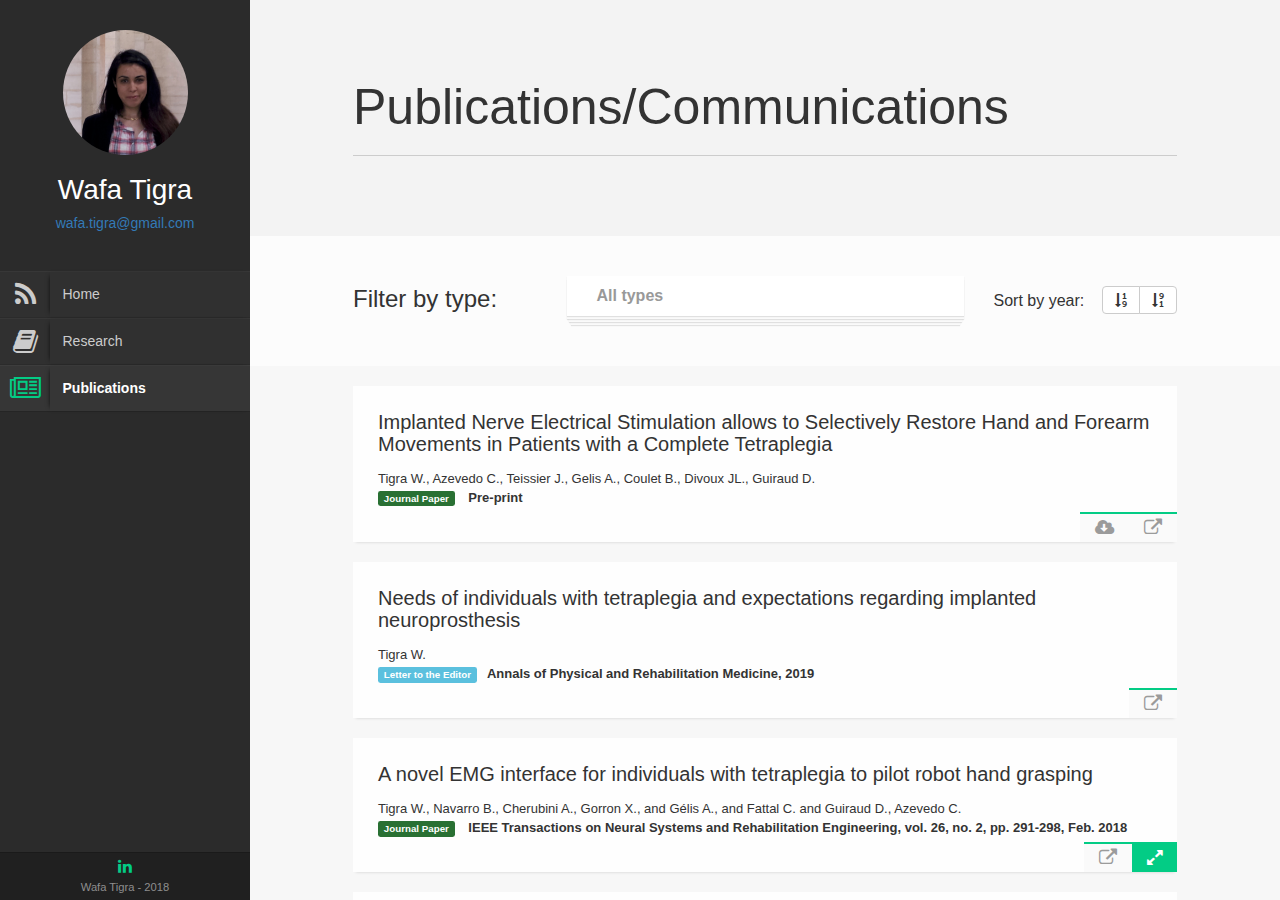
==== publication.html @ 4b300742 "Add files via upload" ====
<<!DOCTYPE html>
<html lang="fr">
    <head>
        <title>vCard Wafa TIGRA</title>
        <meta http-equiv="Content-Type" content="text/html; charset=UTF-8">
        <meta name="author" content="Wafa TIGRA">
        <meta name="viewport" content="width=device-width, initial-scale=1, maximum-scale=1">
        <meta name="description" content="Page professionnelle de Wafa Tigra" />
        <meta name="keywords" content="" />

        <link rel="stylesheet" href="https://cdnjs.cloudflare.com/ajax/libs/font-awesome/4.7.0/css/font-awesome.min.css">

        <!--CSS styles-->
        <link rel="stylesheet" href="css/bootstrap.css">
        <link rel="stylesheet" href="css/font-awesome.min.css">
        <link rel="stylesheet" href="css/perfect-scrollbar-0.4.5.min.css">
        <link rel="stylesheet" href="css/magnific-popup.css">
        <link rel="stylesheet" href="css/style.css">
        <link id="theme-style" rel="stylesheet" href="css/styles/default.css">
        <!--/CSS styles-->
    </head>

    <body>
        <div id="wrapper">
            <a href="#sidebar" class="mobilemenu"><i class="fa fa-reorder"></i></a>
            <div id="sidebar">
                <div id="sidebar-wrapper">
                    <div id="sidebar-inner">
                        <!-- Profile/logo section-->
                        <div id="profile" class="clearfix">
                            <div class="portrate hidden-xs"></div>
                            <div class="title">
                                <h2>Wafa Tigra</h2>
                                <h5><a href="mailto:wafa.tigra@gmail.com">wafa.tigra@gmail.com</a></h5>
                            </div>
                        </div>
                        <!-- /Profile/logo section-->

                        <!-- Main navigation-->
                        <div id="main-nav">
                            <ul id="navigation">
                                <li>
                                  <a href="index.html">
                                    <i class="fa fa-rss"></i>
                                    <div class="text">Home</div>
                                  </a>
                                </li>

                                <li> 
                                  <a href="recherche.html">
                                    <i class="fa fa-book"></i>
                                    <div class="text">Research</div>
                                  </a>
                                </li>

                                <li class="currentmenu">
                                  <a href="publication.html">
                                    <i class="fa fa-newspaper-o"></i>
                                    <div class="text">Publications</div>
                                  </a>
                                </li>
                            </ul>
                        </div>
                        <!-- /Main navigation-->
                        <!-- Sidebar footer -->
                        <div id="sidebar-footer">
                            <div class="social-icons">
                                <ul>
                             <li><a href="https://se.linkedin.com/in/wafa-tigra-phd-50759887" class="tooltips" target="_blank"> <i class="fa fa-linkedin"></i></a></li>
                                </ul>
                            </div>
                          
                                                    

                            <div id="copyright">Wafa Tigra - 2018</div>

                        </div>
                        <!-- /Sidebar footer -->
                    </div>
                </div>
            </div>

            <div id="main">

                <div id="publications" class="page">
                    <div class="page-container">
                        <div class="pageheader">
                            <div class="headercontent">
                                <div class="section-container">

                                    <h2 class="title">Publications/Communications</h2>
                                    <div class="row">
                                        <div class="col-md-12">
                                            <p></p>
                                        </div>
                                    </div>

                                </div>
                            </div>
                        </div>

                        <div class="pagecontents">

                            <div class="section color-1" id="filters">
                                <div class="section-container">
                                    <div class="row">

                                        <div class="col-md-3">
                                            <h3>Filter by type:</h3>
                                        </div>
                                        <div class="col-md-6">
                                            <select id="cd-dropdown" name="cd-dropdown" class="cd-select">
                                                <option class="filter" value="all" selected>All types</option>
                                                <option class="filter" value="jpaper">Jounal Papers</option>
                                                <!--<option class="filter" value="progressjpaper">Journal Papers in progress</option> -->
                                                <option class="filter" value="thesis">Thesis</option>
                                                <option class="filter" value="internconference">International conferences</option>
                                                <option class="filter" value="natconference">National symposiums</option>
                                                <option class="filter" value="poster">Letter to the Editor</option>
                                                <!-- <option class="filter" value="report">Reports</option>
                                                <option class="filter" value="tpaper">Technical Papers</option> -->
                                            </select>
                                        </div>

                                        <div class="col-md-3" id="sort">
                                            <span>Sort by year:</span>
                                            <div class="btn-group pull-right">
												<button type="button" data-sort="data-year" data-order="desc" class="sort btn btn-default"><i class="fa fa-sort-numeric-asc"></i></button>
                                                <button type="button" data-sort="data-year" data-order="asc" class="sort btn btn-default"><i class="fa fa-sort-numeric-desc"></i></button>

                                            </div>
                                        </div>
                                    </div>
                                </div>
                            </div>

                            <div class="section color-2" id="pub-grid">
                                <div class="section-container">

                                    <div class="row">
                                        <div class="col-md-12">
                                            <div class="pitems">
                                                
                                                
                                               
                                                
                                                <div class="item mix jpaper" data-year="2019">
                                                  <div class="pubmain">
                                                    <div class="pubassets">
                                                     <a href="http://biorxiv.org/cgi/content/short/534362v1" class="tooltips" title="URL" target="_blank">
                                                        <i class="fa fa-external-link"></i>
                                                      </a>
                                                      <a href="./data/publications/main.pdf" class="tooltips" title="Implanted Nerve Electrical Stimulation allows to Selectively Restore Hand and Forearm Movements in Patients with a Complete Tetraplegia" target="_blank">
                                                          <i class="fa fa-cloud-download"></i>
                                                      </a>
                                                    </div>

                                                    <h4 class="pubtitle"> Implanted Nerve Electrical Stimulation allows to Selectively Restore Hand and Forearm Movements in Patients with a Complete Tetraplegia</h4>
                                                    <div class="pubauthor">Tigra W., Azevedo C., Teissier J., Gelis A., Coulet B., Divoux JL., Guiraud D.</div>
                                                    <div class="pubcite"><span class="label label-successprogress">Journal Paper</span> <b>Pre-print</b></div>

                                                  <div class="pubdetails">
                                                    <h4>Abstract</h4>
                                                    <p><b>Background</b>: Functional Electrical Stimulation (FES) is used for decades in rehabilitation centers. For patients with a spinal cord injury (SCI), FES can prevent muscular atrophy, reduce spasticity and/or restore limb movements. To this last aim, FES external devices can be used, but elicit imprecise movements. FES implanted devices used neuromuscular stimulation and required implantation of one electrode for each site (muscle) to stimulate, an heavy surgical procedure and 10 times more electrical charges than nerve stimulation. Moreover, complications related to the numerous implanted components could appear over time. The purpose of this work is to evaluate whether a multicontact nerve cuff electrode can selectively activate forearm and hand muscles and restore functional movements in patient with a complete tetraplegia.</br> <b>Methods</b>: A 12-contacts cuff electrode was designed to selectively activate, without damage it, multi fascicular peripheral nerve (1). Six subjects with at least one extensor or one flexor muscle stimulable by surface electrical stimulation, have been enrolled into the study. During the surgical procedure, radial or median nerve was stimulated through up to 35 different configurations of stimulation at an intensity up to 2.1 mA (25 Hz, pulse width 250 µs, interpulse 100 µs). Surface electrodes were positioned upon the forearm to record compound muscle action potentials elicited by nerve electrical stimulation. Recruitments curves and videos were recorded. </br> <b>Results</b>: The multicontact cuff electrode was able to selectively activate groups of muscles to produce multiple, independent and functional hand and forearm movements in persons with tetraplegia. A surface electrical stimulation did not allow all those movements.</p>
                                                  </div>
                                                </div>
                                             </div>
                                                
                                                 <div class="item mix poster" data-year="2019">
                                                  <div class="pubmain">
                                                    <div class="pubassets">
                                                      <a href="https://doi.org/10.1016/j.rehab.2019.01.004" class="tooltips" title="URL" target="_blank">
                                                              <i class="fa fa-external-link"></i>
                                                            </a>

                                                    </div>

                                                    <h4 class="pubtitle">Needs of individuals with tetraplegia and expectations regarding implanted neuroprosthesis</h4>
                                                    <div class="pubauthor">Tigra W.</div>
                                                    <div class="pubcite"><span class="label label-info">Letter to the Editor</span><b>Annals of Physical and Rehabilitation Medicine, 2019</b></div>
                                                  <div class="pubdetails">
                                                    <p></p>
                                                  </div>
                                                </div>
                                              </div>
                            
                            
                             <div class="item mix jpaper" data-year="2018">
                                                    <div class="pubmain">
                                                        <div class="pubassets">
                                                            <a href="#" class="pubcollapse">
                                                                <i class="fa fa-expand"></i>
                                                            </a>
                                                            <a href="https://ieeexplore.ieee.org/xpl/tocresult.jsp?isnumber=8288842&punumber=7333" class="tooltips" title="URL" target="_blank">
                                                              <i class="fa fa-external-link"></i>
                                                            </a>
                                                        </div>

                                                        <h4 class="pubtitle">A novel EMG interface for individuals with tetraplegia to pilot robot hand grasping</h4>
                                                        <div class="pubauthor">Tigra W., Navarro B., Cherubini A., Gorron X., and Gélis A., and Fattal C. and Guiraud D., Azevedo C.</div>
                                                        <div class="pubcite"><span class="label label-successprogress">Journal Paper</span> <b>IEEE Transactions on Neural Systems and Rehabilitation Engineering, vol. 26, no. 2, pp. 291-298, Feb. 2018</b>

                                                    </div>
                                                    <div class="pubdetails">
                                                        <h4>Abstract</h4>
                                                        <p>This paper introduces a new human-machine interface for individuals with tetraplegia. We investigated the feasibility of piloting an assistive device by processing supra-lesional muscle responses online. The ability to voluntarily contract a set of selected muscles was assessed in five spinal cord-injured subjects through electromyographic (EMG) analysis. Two subjects were also asked to use the EMG interface to control palmar and lateral grasping of a robot hand. The use of different muscles and control modalities was also assessed. These preliminary results open the way to new interface solutions for high-level spinal cord-injured patients. </p>
                                                    </div>
                                                </div>
											</div>
                                               
<div class="item mix thesis" data-year="2016">
                                                  <div class="pubmain">
                                                    <div class="pubassets">
                                                      <a href="#" class="pubcollapse">
                                                        <i class="fa fa-expand"></i>
                                                      </a>
                                                      <a href="./data/publications/Tigra_manuscrit_phd_thesis.pdf" class="tooltips" title="PhD thesis manuscrit" target="_blank">
                                                          <i class="fa fa-cloud-download"></i>
                                                      </a>
                                                      <a href="./data/publications/Tigra_oral_thesis.pdf" class="tooltips" title="PhD thesis presentation" target="_blank">
                                                          <i class="fa fa-cloud-download"></i>
                                                      </a>
                                                    </div>

                                                    <h4 class="pubtitle">Restoration of Grip Movements by Nerve Functional Electrical Stimulation in tetraplegic patient</h4>
                                                    <div class="pubauthor">Tigra W.</div>
                                                    <div class="pubcite"><span class="label label-primary">Ph. D. Thesis </span><b>University of Montpellier, I2S, France</b></div>

                                                 
                                                  <div class="pubdetails">
                                                    <br/>
                                                    <h4>Abstract</h4>
                                                    <p>Functional electrical stimulation (FES) is used for decades in rehabilitation centers. The principle of this technique is to create a membrane depolarization (action potential) of excitable cells (myocytes or axons) to cause a muscle contraction. Used in most cases for muscle strengthening and prevention of muscle atrophy following a spinal cord injury, FES can also be used to reduce spasticity and restore limb movement. For example, some devices (neuroprostheses) using FES are used for over 25 years, to allow some patients with paralysis of the upper limbs to perform hand movements. Patients then becoming more independent in activities of daily living which limits their use of human aid. However, although this type of neuroprosthesis stands as one of the most promising techniques for the recovery of the gripping function in subjects with spinal cord injury, its use is limited. Indeed, external stimulation devices cause imprecise movements and modes of control modes, not very ergonomic, are not accessible to most spinal cord injured patients. These difficulties are alleviated when the stimulation is implanted and control mode adapted to the pathology. Among the implanted devices all use the stimulation of motor pointsto restore hand movements which requires the implantation of many electrodes and therefore a major surgery. Complications related to the implanted materials can occur over time. This thesis proposes an original approach based on (i) selective nerve stimulation (using a multi contact cuff electrode) to restore gripping motion in tetraplegic patients and (ii) use of signals from supra lesional muscles to control this stimulation. Human and animal experimentations performed in acute conditions have demonstrated the feasibility of our approach. Thus, stimulation of the sciatic nerve by our cuff electrode allowed to selectively activate several antagonistic muscles in the 5 animals included in the study. Intra fascicular selectivity was found in 3 of 5 animals. The stimulation of the median nerve of a tetraplegic patient allowed to selectively activate the palmaris longus and flexor carpi radialis muscles. For the control of neuroprosthesis we demonstrated in the 5 tetraplegics subjects who participated in the experiments, a combination of muscles that can be used to easily control a device. Continuous or graded contractions of these muscles can be maintained, without any prior learning or training. The control modalities and preferential muscles are patient-dependent.</p>
                                                  </div>
                                                </div>
                                               </div>

                                                <div class="item mix internconference" data-year="2015">
                                                  <div class="pubmain">
                                                    <div class="pubassets">
                                                      <a href="#" class="pubcollapse">
                                                        <i class="fa fa-expand"></i>
                                                      </a>
                                                      <a href="https://ieeexplore.ieee.org/document/7146734" class="tooltips" title="URL" target="_blank">
                                                          <i class="fa fa-external-link"></i>
                                                      </a>
                                                    </div>

                                                    <h4 class="pubtitle">Ergonomics of the control by a quadriplegic of hand functions</h4>
                                                    <div class="pubauthor">Tigra W., Coste C., Fattal C., & Guiraud D.</div>
                                                   <div class="pubcite"><span class="label label-warning">International conference</span> <b> 7th International IEEE/EMBS Conference on Neural Engineering, 2015 </b> </div>
                                                  <div class="pubdetails">
                                                    <h4>Abstract</h4>
                                                    <p>In subjects with complete Spinal Cord Injury (SCI) above C7, the four limbs are paralyzed (quadriplegia). Recovery of grasping movements is then reported as a priority. Indeed, most activities of daily living are achieved through upper limbs. Thus, restoration of hand and forearm active mobility could significantly increase independence and quality of life of these people and decrease their need of human aid. Although most of the subjects plebiscite pharmacological or biological solutions, only orthotics and Functional Electrical Stimulation (FES) allow, so far, to restore hand movements but they are rarely used. Limited ergonomics and comfort of piloting modes could partly explain the low usage of these systems. In this context, our aim is to explore possible solutions for subjects to interact with such devices. In this article, we propose to evaluate the capacity of active upper limb muscles contraction to be used to intuitively control FES in tetraplegic subjects. In this study, we assessed the ability to gradually contract different muscles: trapezius, deltoid, platysma and biceps. Three subjects with C6 to C7 neurological levels of lesion were included. We show that over the active upper limb muscles tested, contraction of the trapezius muscle was considered by the subjects as the most comfortable and could be employed as an intuitive mode of control of functional assistive devices.</p>
                                                  </div>
                                                </div>
                                                   </div>



                                                <div class="item mix internconference" data-year="2016">
                                                  <div class="pubmain">
                                                    <div class="pubassets">
                                                      <a href="#" class="pubcollapse">
                                                        <i class="fa fa-expand""></i>
                                                      </a>
                                                      <a href="https://www.ncbi.nlm.nih.gov/pmc/articles/PMC4942714/" class="tooltips" title="URL" target="_blank">
                                                          <i class="fa fa-external-link"></i>
                                                      </a>
                                                    </div>

                                                    <h4 class="pubtitle">Exploring selective neural electrical stimulation for upper limb function restoration</h4>
                                                    <div class="pubauthor">Tigra W., Guiraud D., Andreu D., Coulet B., Gelis A., Fattal C., Maciejasz P., Picq C., Rossel O., Teissier J., Azevedo C.</div>
                                                    <div class="pubcite"><span class="label label-warning">International conference</span> <b>IFESS Conference 2016, published in the European Journal of Translational Myology, Vol 26 No 2 (2016) </b></div>
                                                  <div class="pubdetails">
                                                    <h4>Abstract</h4>
                                                    <p>This article introduces a new approach of selective neural electrical stimulation of the upper limb nerves. Median and radial nerves of individuals with tetraplegia are stimulated via a multipolar cuff electrode to elicit movements of wrist and hand in acute conditions during a surgical intervention. Various configurations corresponding to various combinations of a 12-poles cuff electrode contacts are tested. Video recording and electromyographic (EMG) signals recorded via sterile surface electrodes are used to evaluate the selectivity of each stimulation configuration in terms of activated muscles. In this abstract we introduce the protocol and preliminary results will be presented during the conference.</p>
                                                  </div>
                                                </div>
                                                 </div>
<div class="item mix natconference" data-year="2019">
                                                  <div class="pubmain">
                                                  <div class="pubassets">
                                                      <a href="http://ifrath.fr/blog/2018/09/27/2-laureats-pour-le-prix-de-these-ifrath-2017/" class="tooltips" title="URL" target="_blank">

                                                        <i class="fa fa-external-link"></i>
                                                      </a>
                                                    </div>
                                                   <h4 class="pubtitle">Agilis Project: Restoration of upper limb/hand functional movements by nerve electrical stimulation controlled by EMG signal</h4>
                                                    <div class="pubauthor">Tigra W.</div>
                                                    <div class="pubcite"><span class="label label-danger">National symposium</span> <b>IFRATH, Journée des Jeunes Chercheurs, intervenante en tant que lauréate du prix de thèse Handicap IFRATH 2017 (premier prix), Juin 2019, Paris, France</b></div>

                                                  </div>
                                                </div>

<div class="item mix natconference" data-year="2016">
                                                  <div class="pubmain">
                                                    <div class="pubassets">
                                                      <a href="http://www.lirmm.fr/~fraisse/IMHC/imhc-2016/" class="tooltips" title="URL" target="_blank">
                                                        <i class="fa fa-external-link"></i>
                                                      </a>
                                                    </div>

                                                    <h4 class="pubtitle">Projet Agilis : Restaurer des mouvements de préhension chez le sujet tetraplégique parstimulation électrique implantée</h4>
                                                    <div class="pubauthor">Tigra W.</div>
                                                    <div class="pubcite"><span class="label label-danger">National symposium</span> <b>Institut du Mouvement Humain et Cybernétique, Novembre 2016, Montpellier, France</b></div>

                                                  </div>
                                                </div>

                                                
                   
                                                                                                
                                                <div class="item mix natconference" data-year="2015">
                                                  <div class="pubmain">
                                                    <div class="pubassets">
                                                      <a href="https://www.gdr-robotique.org/rapports/?id=6a33c07ca873f45d6bfa3abd42945e97" class="tooltips" title="URL" target="_blank">
                                                          <i class="fa fa-external-link"></i>
                                                      </a>
                                                    </div>

                                                    <h4 class="pubtitle">Assistance à la préhension par stimulation électrique fonctionnelle chez le patient tétraplégique</h4>
                                                    <div class="pubauthor">Tigra W. </div>
                                                    <div class="pubcite"><span class="label label-danger">National symposium</span> <b>Journée du GT3 Conception et commande de mains robotiques et de préhenseurs, décembre 2015, Poiters, France</b></div>

                                                  </div>  
                                              </div>
                                             </div>
                                        </div>
                                    </div>

                                </div>
                            </div>

                        </div>
                    </div>
                </div>


            </div>
        </div>
        <!--Javascript files-->
        <script type="text/javascript" src="js/jquery-1.11.3.min.js"></script>
        <script type="text/javascript" src="js/TweenMax.min.js"></script>
        <script type="text/javascript" src="js/jquery.touchSwipe.min.js"></script>
        <script type="text/javascript" src="js/jquery.carouFredSel-6.2.1-packed.js"></script>

        <script type="text/javascript" src="js/modernizr.custom.63321.js"></script>
        <script type="text/javascript" src="js/jquery.dropdownit.js"></script>

        <script type="text/javascript" src="js/ScrollToPlugin.min.js"></script>

        <script type="text/javascript" src="js/bootstrap.min.js"></script>

        <script type="text/javascript" src="js/jquery.mixitup.min.js"></script>

        <script type="text/javascript" src="js/masonry.min.js"></script>

        <script type="text/javascript" src="js/perfect-scrollbar-0.4.5.with-mousewheel.min.js"></script>
        <script type="text/javascript" src="js/jquery.nicescroll.min.js"></script>

        <script type="text/javascript" src="js/magnific-popup.js"></script>
        <script type="text/javascript" src="js/custom.js"></script>
        <!--/Javascript files-->
    </body>
</html>
---- css/style.css ----
/* General styles
 **************************************************/
@font-face {
	font-family: 'Lato';
	font-style: normal;
	font-weight: 300;
	src: local('Lato Light'), local('Lato-Light'), url(http://themes.googleusercontent.com/static/fonts/lato/v6/KT3KS9Aol4WfR6Vas8kNcg.woff) format('woff');
}

@font-face {
	font-family: 'Lato';
	font-style: normal;
	font-weight: 400;
	src: local('Lato Regular'), local('Lato-Regular'), url(http://themes.googleusercontent.com/static/fonts/lato/v6/9k-RPmcnxYEPm8CNFsH2gg.woff) format('woff');
}

@font-face {
	font-family: 'Lato';
	font-style: normal;
	font-weight: 900;
	src: local('Lato Black'), local('Lato-Black'), url(http://themes.googleusercontent.com/static/fonts/lato/v6/BVtM30trf7q_jfqYeHfjtA.woff) format('woff');
}

@font-face {
	font-family: 'Lato';
	font-style: italic;
	font-weight: 400;
	src: local('Lato Italic'), local('Lato-Italic'), url(http://themes.googleusercontent.com/static/fonts/lato/v6/oUan5VrEkpzIazlUe5ieaA.woff) format('woff');
}

table
{
    border-collapse: collapse;
    align= 'center'
}

td, th /* Mettre une bordure sur les td ET les th */
{
    border: 1px solid black;
}

body {
	font-size: 16px;
	font-family: 'Lato', sans-serif;
	font-weight: 400;
	background: #4D4D4D;
}

a,a:hover,a:focus {
	text-decoration: none;
	outline: 0;
}

h1,h2,h3,h4,h5,h6,.h1,.h2,.h3,.h4,.h5,.h6 {
	font-family: "Lato", Helvetica, Arial, sans-serif;
	font-weight: 300;
}

p {
	word-wrap: overflow-wrap;
	-webkit-hyphens: auto;
	-moz-hyphens: auto;
	-ms-hyphens: auto;
	-o-hyphens: auto;
	hyphens: auto;
	text-align: justify;
}
/* mobile menu
 **************************************************/
.mobilemenu {
	position: fixed;
	top: 5px;
	left: 5px;
	right: 0;
	z-index: 1002;
	font-size: 30px;
	padding: 2px 10px;
	background: #2b2b2b;
	display: block;
	width: 50px;
	height: 50px;
	color: #fff;
	display: none;
	text-align: center;
}

.mobilemenu:hover,.mobilemenu:focus {
	color: #fff;
}


/* layout
 **************************************************/
#sidebar{
	position: fixed;
	width:250px;
	background: #2b2b2b;
	top: 0;
	left: 0;
	bottom: 0;
}

#sidebar-wrapper{
	position: relative;
	height: 100%;
	width: 100%;
	overflow-y: auto;
	-webkit-overflow-scrolling: touch;
}

#sidebar-inner{
  position: relative;
  min-height: 100%;
}

#main-nav {
	position: relative;
	text-align: left;
	width: 100%;
	padding-bottom: 0;

}

#main {
	position: absolute;
	left: 250px;
	right: 0;
	top: 0;
	bottom: 0;
	background: #fefefe;
	overflow: hidden;
	-webkit-overflow-scrolling: touch;
}

.page {
	overflow: auto;
	position: absolute;
	top: 0;
	left: 0px;
	bottom: 0;
	width: 100%;
	background-color: #f7f7f7;
	-webkit-overflow-scrolling: touch;
}

.home {
	left: 0px;
	z-index: 0;
	width: 100%;
}

#overlay {
	position: absolute;
	top: 0;
	left: 0px;
	bottom: 0;
	right: 0px;
	background-color: #000;
	-ms-filter: "progid:DXImageTransform.Microsoft.Alpha(Opacity=25)";
	filter: alpha(opacity=25);
	opacity: 0.25;
	display: none;
	z-index: 300;
	cursor: crosshair;
}

#runner {
	position: absolute;
	width: 30px;
	height: 20px;
	color: #fff;
	font-size: 20px;
	z-index: 2000;
}

.currentpage {
	-webkit-box-shadow: -2px 0 4px -2px rgba(0,0,0,.25);
	box-shadow: -2px 0 4px -2px rgba(0,0,0,.25);
}


/* sidebar
 **************************************************/
#nav-container {
	position: relative;
	padding-bottom: 75px;
	bottom: 0;
	height: 100%;
}

#profile {
	text-align: center;
	padding: 30px 10px;
	position: relative;
}

#profile .portrate {
	background-image: url("../img/perso_th.jpg");
	width: 125px;
	margin: 0 auto;
	height: 125px;
	border-radius: 50%;

	-webkit-background-size: cover;
	-moz-background-size: cover;
	background-size: cover;
}

#profile .title h2 {
	font-size: 28px;
	font-weight: 300;
	color: #fff;
	margin: 20px 0 10px 0;
}

#profile .title h3 {
	font-size: 18px;
	font-weight: 300;
	color: #aaa;
	margin: 0px 0 10px 0;
}

ul#navigation {
	padding: 0;
	margin: 0;
}

ul#navigation > li {
	display: block;
	float: none;
	clear: both;
	background: #303030;
	border-top: 1px solid #373737;
	border-bottom: 1px solid #2B2B2B;
	cursor: pointer;
	-webkit-transition: background 0.5s;
	-moz-transition: background 0.5s;
	-o-transition: background 0.5s;
	-ms-transition: background 0.5s;
	transition: background 0.5s;
}

ul#navigation > li > a {
	color: #ccc;
	font-size: 14px;
}

ul#navigation li:hover,ul#navigation li:focus {
	background: #363636;
}

ul#navigation li:hover a,ul#navigation li:focus a {
	color: #f7f7f7;
}

ul#navigation .currentmenu {
	font-weight: bold;
}

ul#navigation li.currentmenu a {
	color: #fff;
}

/*ul#navigation li.external:hover .fa, ul#navigation li.currentmenu .fa{
	color: #03cc85;
}*/

ul#navigation li.currentmenu {
	background: #363636;
	border-top: 1px solid #3d3d3d;
	border-bottom: 1px solid #252525;
}


ul#navigation li .text {
	padding-left: 5%;
	margin-left: 50px;
	line-height: 45px;

	-webkit-box-shadow: -3px 0 5px -4px #000;
	box-shadow: -3px 0 5px -4px #000;
}

ul#navigation li .fa {
	float: left;
	line-height: 45px;
	width: 50px;
	text-align: center;
	font-size: 27px;
}

#sidebar-footer{
	position: absolute;
	bottom: 0;
	left: 0;
	width: 100%;
	background: #202020;
	border-top: 1px solid #1A1A1A;
	text-align: center;
  	overflow: hidden;
}

.social-icons ul {
	padding: 0 20px;
	margin: 0;
	list-style: none;
	text-align: center;
}

.social-icons li {
	/* float: left; */
	/* width: 33%; */
	padding: 5px;
	text-align: center;
	display: inline-block;
}

.social-icons a:hover,.social-icons a:focus {
	color: #fff;
}

.social-icons i {
	font-size: 16px;
}

#copyright{
	text-align:center;
	font-size:0.7em;
	color: #8E8E8E;
	margin-bottom: 5px;
}
/* page specifics
 **************************************************/
.page-container {
	position: relative;
}

.pageheader {
	background: #f3f3f3;
	position: relative;
	padding: 60px 0 45px 0;
}

.headercontent .title {
	font-size: 50px;
	margin-bottom: 25px;
	border-bottom: 1px solid #ccc;
	padding: 0 0 20px 0;
}
.headercontent .title.noborder{
	border:none;
}
.headercontent .subtitle {
	font-size: 25px;
	border-bottom: 1px solid #ccc;
	margin: -35px 0 10px 0;
	padding: 5px 0;
}

.headercontent .subtitle h3 {
	margin: 0;
	padding: 0;
}

.page .section{
	padding: 70px 0;
	position: relative;
}

.section-container {
	padding: 0 10%;
}

.color-1 {
	background: #fcfcfc;
}

.color-2 {
	background: #f7f7f7;
}

.color-3 {
	background: #2c2c2d;
	color: #fff;
}

.color-4 {
	background: #000;
}

.section .title {
	border-bottom: 1px solid #ccc;
	margin: 0 0 30px 0;
	padding: 20px 0;
}

.section .title h3 {
	padding: 0;
	margin: 0;
	font-size: 26px;
}


.biothumb{
	position: relative;
	max-width: 300px;
}
.biothumb .overlay{
	position: absolute;
	width: 100%;
	color:#fff;
	bottom: 0;
	background-color: black;
	background-color: rgba(0,0,0,0.5);
	padding:25px;
}
.biothumb .overlay h1{
	font-size: 45px;
}

.fixedbg{
	padding: 70px 0;
    position: relative;
    margin: 0;
	background-position: center;
    background-repeat: no-repeat;
    background-size: cover !important;
}

.fixedbg.parallax{
    background-attachment: fixed !important;
}

.fixedbg .heading{
	font-size: 28px;
    color: #ffffff;
    line-height: 1.2;
    text-align: center;
    font-weight: 700;
    font-style: normal;
}

.li {display: list-item;
    list-style-position: outside;
}

.title-sub-bold {
  display: inline-block;
  font-size: 18px;
  font-weight: bold;
  margin-bottom: 30px;
  color: #08088A;
}

.title-sub-bold:after {
    content: '';
    display: block;
    width: 100%;
    height: 1px;
    margin-top: -3px;
    background-color: black;
}

/*************************************************
 *  uls
 **************************************************/
.ul-bolded li {
	font-weight: bold;
}

.ul-boxed li {
	padding: 7px;
	background-color: #FdFdFd;
	margin-bottom: 10px;
	-webkit-box-shadow: 0px 3px 3px -3px #ccc;
	box-shadow: 0px 3px 3px -3px #ccc;
	border-radius: 2px;
	border-left: 5px solid;
}

/* About me list
 **************************************************/
.info-list {
  list-style: none;
  margin: 0;
  padding: 0;
}

.info-list li {
  padding: 5px 0;
  font-size: 16px;
}

.info-list li .title-list {
  display: inline-block;
  font-size: 16px;
  font-weight: bold;
  margin-right: 12px;
  color: #222;
}

.info-list li .title-list:after {
    content: '';
    display: block;
    width: 100%;
    height: 2px;
    margin-top: -3px;
    background-color: #03cc85;
}

.info-list li .value {
  min-width: 250px;
}

/* ul-card
 **************************************************/
ul.ul-card {
	padding: 0;
	margin: 0;
	list-style: none;
}

ul.ul-card li {
	position: relative;
	padding: 50px 15px 20px 15px;
	background-color: #fff;
	margin-bottom: 15px;
	-webkit-box-shadow: 0px 3px 3px -3px #ccc;
	box-shadow: 0px 3px 3px -3px #ccc;
	border-radius: 3px;
	margin-left: 10px;
	color: #333;
}

ul.ul-card li .dy {
	position: absolute;
	top: 10px;
	left: -10px;
	border-radius: 0px;
	padding: 0;
	color: white;
}

ul.ul-card li .dy span {
	padding: 7px 10px;
	line-height: 30px;
	margin: 0;
}

/*ul.ul-card li .dy .degree {
	background-color: #03bb7a;
}*/

ul.ul-card li .dy .year {
	/*background-color: #03cc85;*/
	-webkit-box-shadow: -3px 0px 7px -3px rgba(68, 68, 68, 0.5);
	box-shadow: -3px 0px 7px -3px rgba(68, 68, 68, 0.5);
	margin-left: -3px !important;
}

ul.ul-card li .description p {
	font-size: 16px;
	margin: 0;
}

ul.ul-card li .description p.where {
	font-weight: 300;
	font-size: 14px;
}

/* ul-dates
 **************************************************/
ul.ul-dates,ul.ul-dates-gray {
	margin: 0;
	padding: 0;
	list-style: none;
}

ul.ul-dates li,ul.ul-dates-gray li {
	margin-bottom: 15px; /*margin-left:  20px;
	*/
}

ul.ul-dates div.dates,ul.ul-dates-gray div.dates {
	float: left;
	width: 75px;
}

ul.ul-dates div.dates span,ul.ul-dates-gray div.dates span {
	/*background-color: #03cc85;*/
	padding: 6px;
	display: block;
	text-align: center;
	color: #fff;
	position: relative;
}

ul.ul-dates-gray div.dates span {
	background-color: #BBBBBB !important;
}

/*ul.ul-dates div.dates span:last-child {
	background-color: #03bb7a;
}*/

ul.ul-dates-gray div.dates span:last-child {
	background-color: #979797 !important;
}

ul.ul-dates-gray div.dates span:first-child,
ul.ul-dates div.dates span:first-child {
	-webkit-box-shadow: 0px 2px 6px -3px rgba(68, 68, 68, 0.5);
	box-shadow: 0px 2px 6px -3px rgba(68, 68, 68, 0.5);
	z-index: 3;
	position: relative;
}

ul.ul-dates div.content,ul.ul-dates-gray div.content {
	margin-left: 90px;
	min-height: 70px;
	padding-top: 10px;
}

ul.ul-dates div.content h4,ul.ul-dates-gray div.content h4 {
	font-weight: 400;
	font-size: 16px;
	margin-top: 0;
}

ul.ul-dates div.content p,ul.ul-dates-gray div.content p {
	font-size: 13px;
}



/* ul-timeline
 **************************************************/
ul.timeline {
	border-left: 8px solid #FFF;
	list-style: none;
	padding: 1px 0;
	margin-left: 100px;
}

ul.timeline li .date {
	float: left;
	padding: 10px 15px 10px 10px;
	margin-top: 10px;
	margin-left: -180px;
	font-size: 15px;
	width: 175px;
	text-align: center;
	/*background: #03cc85;*/
	color: #fff;
}

/*ul.timeline li.open .data {
	background: #03bb7a;
}*/

ul.timeline li .circle {
	float: left;
	margin: 20px 0;
	margin-left: -14px;
	width: 20px;
	height: 20px;
	border: 4px solid #FFFFFF;
	border-radius: 10px;
	background-color: #d5d5d5;
}

ul.timeline li.open .circle {
	/*background-color: #03bb7a;*/
	-webkit-box-shadow: 0px 2px 6px -3px rgba(68, 68, 68, 0.5);
	box-shadow: 0px 2px 6px -3px rgba(68, 68, 68, 0.5);
}

ul.timeline li .data {
	background: #fdfdfd;
	margin: 10px 0px 10px 20px;
	border-left: 10px solid;
	padding: 18px 20px;
	font-size: 16px;

	-webkit-box-shadow: 0px 3px 3px -3px #ccc;
	box-shadow: 0px 3px 3px -3px #ccc;
	border-radius: 3px;
}

ul.timeline li .data-past {
	background: #d5d5d5;
	margin: 10px 0px 10px 20px;
	border-left: 10px solid;
	padding: 18px 20px;
	font-size: 16px;

	-webkit-box-shadow: 0px 3px 3px -3px #ccc;
	box-shadow: 0px 3px 3px -3px #ccc;
	border-radius: 3px;
}

ul.timeline li.open .data {
	/*border-color: #03bb7a;*/
	background: #fff;
}

ul.timeline li .data .subject {
	cursor: pointer;
	color: #777;
	font-size: 18px;
}

ul.timeline li .data .text {
	display: none;
	margin-top: 15px;
	font-size: 14px;
}

/* ul-withdetails
 **************************************************/
.ul-withdetails {
	list-style: none;
	padding: 0;
}

.ul-withdetails li {
	background-color: #FdFdFd;
	margin-bottom: 15px;

	-webkit-box-shadow: 0px 3px 3px -3px #ccc;
	box-shadow: 0px 3px 3px -3px #ccc;
	border-radius: 3px;
}

.ul-withdetails li .image {
	position: relative;
	overflow: hidden;
}

.ul-withdetails li .imageoverlay {
	position: absolute;
	top: 0;
	left: -100%;
	width: 100%;
	height: 100%;
	/*background: #03cc85;*/
	cursor: pointer;
	-ms-filter: "progid:DXImageTransform.Microsoft.Alpha(Opacity=70)";
	filter: alpha(opacity=70);
	opacity: 0.7;

	-webkit-transition: all 0.3s ease-out;
	   -moz-transition: all 0.3s ease-out;
	    -ms-transition: all 0.3s ease-out;
	     -o-transition: all 0.3s ease-out;
	        transition: all 0.3s ease-out;
}

.ul-withdetails li .imageoverlay i {
	color: #fff;
	position: absolute;
	top: 40%;
	left: 45%;
	font-size: 30px;
}

.ul-withdetails li .meta {
	overflow: hidden;
	padding:  10px;
	cursor: pointer;
}

.ul-withdetails li .details {
	display: none;
	padding: 20px;
	background: #fff;

	-webkit-box-shadow: inset 0px 3px 5px -3px #ccc;
	box-shadow: inset 0px 3px 5px -3px #ccc;
}

/*************************************************
 * lab partnerts
 **************************************************/
#labp-heads-wrap {
	/*background-color: #03bb7a;*/
	position: relative;
	height: 180px;
}

#labp-heads-wrap:after {
	top: 100%;
	border: solid transparent;
	content: " ";
	height: 0;
	width: 0;
	position: absolute;
	pointer-events: none;
	border-color: rgba(247, 103, 103, 0);
	/*border-top-color: #03bb7a;*/
	border-width: 15px;
	left: 50%;
	margin-left: -15px;
}

#lab-carousel {
	width: 100%;
	height: 200px;
	position: absolute;
	top: 0;
	left: 0;
}

#lab-carousel div {
	float: left;
	width: 100px;
	height: 100px;
}

#lab-carousel img {
	border: none;
	position: relative;

	-webkit-box-shadow: 0 0 10px #000;
	box-shadow: 0 0 10px #000;
}

.caroufredsel_wrapper {
	margin-top: -10px !important;
	padding-top: 20px !important;
	padding-bottom: 20px !important;
}

#labp-heads-wrap #next,#labp-heads-wrap #prev {
	position: absolute;
	top: 0;
	height: 100%;
	line-height: 180px;
	padding: 0 10px;
	color: #f7f7f7;
	font-size: 30px;
	z-index: 4;
}

#labp-heads-wrap #next {
	right: 0;
}

#labp-heads-wrap #prev {
	left: 0;
}

#labp-heads-wrap #prev.disabled,#labp-heads-wrap #next.disabled {
	color: #ccc;
	cursor: default;
}

#lab-details {
	background-color: #fff;
	padding: 20px;
	padding-top: 40px;
	text-align: center;
	min-height: 150px;

	-webkit-box-shadow: 0px 3px 3px -3px #ccc;
	box-shadow: 0px 3px 3px -3px #ccc;
	border-radius: 2px;
}

#lab-details div {
	display: none;
}

#lab-details h3 {
	margin-top: 0;
}

/* filter dropdowns
 **************************************************/
#filters,.filters,#pub-grid {
	padding: 20px 0 30px 0 !important;
}

#filters h3,.filters h3,div#sort {
	margin-top: 30px;
}

#sort span {
	line-height: 30px;
}

.stuck {
	position: fixed !important;
	z-index: 1001;
	top: 0;
	right: 0;

	-webkit-box-shadow: 0px 2px 4px 0px #cecece;
	box-shadow: 0px 2px 4px 0px #cecece;
}

.cd-dropdown,.cd-select {
	position: relative;
	margin: 20px auto;
	display: block;
}

.cd-dropdown > span {
	width: 100%;
	height: 40px;
	line-height: 40px;
	color: #999;
	font-weight: 700;
	font-size: 16px;
	background: #fff;
	display: block;
	padding: 0 10px 0 30px;
	position: relative;
	cursor: pointer;
}

.cd-dropdown > span:after {
	content: '';
	position: absolute;
	right: 0px;
	top: 0px;
	width: 50px;
	text-align: center;
	font-size: 12px;
	padding: 8px;
	height: 70%;
	line-height: 24px;
}

.cd-dropdown.cd-active > span:after {
	content: '';
}

.cd-dropdown ul {
	list-style-type: none;
	margin: 0;
	padding: 0;
	display: block;
	position: relative;
}

.cd-dropdown > span,.cd-dropdown ul li:nth-last-child(-n+3) span {
	-webkit-box-shadow: 0 1px 1px rgba(0,0,0,0.1);
	box-shadow: 0 1px 1px rgba(0,0,0,0.1);
}

.cd-dropdown ul {
	position: absolute;
	top: 0px;
	width: 100%;
}

.cd-dropdown ul li {
	position: absolute;
	width: 100%;
}

/*.cd-active.cd-dropdown > span {
	color: #03cc85;
}*/

.cd-active.cd-dropdown > span,.cd-active.cd-dropdown ul li span {
	-webkit-box-shadow: 0 1px 1px rgba(0,0,0,0.1);
	box-shadow: 0 1px 1px rgba(0,0,0,0.1);
}

.cd-active.cd-dropdown ul li span {
	-webkit-transition: all 0.2s linear 0s;
	-moz-transition: all 0.2s linear 0s;
	-o-transition: all 0.2s linear 0s;
	-ms-transition: all 0.2s linear 0s;
	transition: all 0.2s linear 0s;
}

.cd-active.cd-dropdown ul li span:hover {
	/*background: #03cc85;*/
	color: #fff;
}

.cd-dropdown ul li span {
	width: 100%;
	background: #fafafa;
	line-height: 40px;
	padding: 0 10px 0 30px;
	display: block;
	color: #bcbcbc;
	cursor: pointer;
	font-weight: 700;
}

/* publications
 **************************************************/
#pub-grid .mix {
	-ms-filter: "progid:DXImageTransform.Microsoft.Alpha(Opacity=0)";
	filter: alpha(opacity=0);
	opacity: 0;
	display: none;
}

.pitems .item {
	margin-bottom: 20px;
	width: 100%;
}

.pitems .pubmain {
	background: #fefefe;
	padding: 25px 25px 35px 25px;
	min-height: 130px;
	position: relative;

	-webkit-box-shadow: 0px 3px 3px -3px #ccc;
	box-shadow: 0px 3px 3px -3px #ccc;
	cursor: pointer;
}

.pitems .pubtitle {
	margin: 0;
	padding: 0 0 15px 0;
	font-size: 20px;
	font-weight: 300;
}

.pitems .pubmain div {
	font-size: small;
}

.pitems .pubmain .label {
	margin-right: 10px;
}

.pitems .pubmain .pubassets {
	position: absolute;
	bottom: 0;
	right: 0;
	background: #fafafa;
	text-align: center;
	border-top: 2px solid;
}

.pitems .pubmain .pubassets a {
	color: #9b9b9b;
	padding: 5px 15px;
	float: right;
	font-size: 18px;
}

.pitems .pubmain .pubassets a:hover,.pitems .pubmain .pubassets a:focus,.pitems .pubmain .pubassets a.pubcollapse {
	/*background: #03cc85;*/
	color: #fff;
}

.pitems .pubdetails {
	background: #fff;
	padding: 25px;
	display: none;
}

.label-successprogress{
	background-color: #297033;
}

/* Gallery
 **************************************************/
#gallery-header {
	_color: #f7f7f7;
}

#gallery-header h2 {
	font-size: 50px;
	text-align: center;
}

#gallery-large {
	_background: #303030;
	padding-top: 20px;
}

ul.grid {
	max-width: 69em;
	list-style: none;
	margin: 30px auto;
	padding: 0;
}

ul.grid li {
	display: block;
	float: left;
	padding: 15px;
	width: 33%;
}

@media screen and (max-width: 900px) {
	ul.grid li {
		width: 50%;
	}

}

@media screen and (max-width: 400px) {
	ul.grid li {
		width: 100%;
	}

}

ul.grid li >div {
	-webkit-box-shadow: 0 0 8px -1px #000;
	box-shadow: 0 0 8px -1px #000;
	overflow: hidden;
	position: relative;
}

ul.grid li .over {
	position: absolute;
	bottom: -100%;
	width: 102%;
	right: -1%;
	left: -1%;
	color: #fff;
}

ul.grid li .comein {
	position: relative;
	z-index: 1;
	padding: 15px;
	height: 100%;
}

ul.grid li .comein i {
	display: block;
	width: 60px;
	height: 60px;
	position: absolute;
	top: 50%;
	margin-top: -30px;
	left: 50%;
	margin-left: -30px;
	font-size: 22px;
	color: #FFF;

	-webkit-box-shadow: 0 0 60px #fff;
	box-shadow: 0 0 60px #fff;
	border: 1px solid #fff;
	text-align: center;
	padding-top: 17px;
	border-radius: 50%;
}

ul.grid li .comein-bg {
	-khtml-opacity: .70;
	-moz-opacity: .70;
	-ms-filter: ”alpha(opacity=70)”;
	filter: progid:DXImageTransform.Microsoft.Alpha(opacity=0.7);
	filter: alpha(opacity=70);
	opacity: .70;
	position: absolute;
	top: 0;
	bottom: 0;
	right: 0;
	left: 0;
	background: #000;
	z-index: -1;
}

ul.grid li a,ul.grid li img {
	outline: none;
	border: none;
	display: block;
	max-width: 100%;
}

/* at start */
.my-mfp-slide-bottom .mfp-content {
	-ms-filter: "progid:DXImageTransform.Microsoft.Alpha(Opacity=0)";
	filter: alpha(opacity=0);
	opacity: 0;

	-webkit-transition: all 0.7s ease-out;
	-moz-transition: all 0.7s ease-out;
	-o-transition: all 0.7s ease-out;
	-ms-transition: all 0.7s ease-out;
	transition: all 0.7s ease-out;

	-webkit-transform: translateY(-20px) perspective( 600px ) rotateX( 10deg );
	-moz-transform: translateY(-20px) perspective( 600px ) rotateX( 10deg );
	-o-transform: translateY(-20px) perspective( 600px ) rotateX( 10deg );
	-ms-transform: translateY(-20px) perspective( 600px ) rotateX( 10deg );
	transform: translateY(-20px) perspective( 600px ) rotateX( 10deg );
}

/* animate in */
.my-mfp-slide-bottom.mfp-ready .mfp-content {
	-ms-filter: "progid:DXImageTransform.Microsoft.Alpha(Opacity=100)";
	filter: alpha(opacity=100);
	opacity: 1;

	-webkit-transform: translateY(0) perspective( 600px ) rotateX( 0 );
	-moz-transform: translateY(0) perspective( 600px ) rotateX( 0 );
	-o-transform: translateY(0) perspective( 600px ) rotateX( 0 );
	-ms-transform: translateY(0) perspective( 600px ) rotateX( 0 );
	transform: translateY(0) perspective( 600px ) rotateX( 0 );
}

/* animate out */
.my-mfp-slide-bottom.mfp-removing .mfp-content {
	-ms-filter: "progid:DXImageTransform.Microsoft.Alpha(Opacity=0)";
	filter: alpha(opacity=0);
	opacity: 0;

	-webkit-transform: translateY(-10px) perspective( 600px ) rotateX( 10deg );
	-moz-transform: translateY(-10px) perspective( 600px ) rotateX( 10deg );
	-o-transform: translateY(-10px) perspective( 600px ) rotateX( 10deg );
	-ms-transform: translateY(-10px) perspective( 600px ) rotateX( 10deg );
	transform: translateY(-10px) perspective( 600px ) rotateX( 10deg );
}

/* Dark overlay, start state */
.my-mfp-slide-bottom.mfp-bg {
	-ms-filter: "progid:DXImageTransform.Microsoft.Alpha(Opacity=0)";
	filter: alpha(opacity=0);
	opacity: 0;

	-webkit-transition: opacity 0.3s ease-out;
	-moz-transition: opacity 0.3s ease-out;
	-o-transition: opacity 0.3s ease-out;
	-ms-transition: opacity 0.3s ease-out;
	transition: opacity 0.3s ease-out;
}

/* animate in */
.my-mfp-slide-bottom.mfp-ready.mfp-bg {
	-ms-filter: "progid:DXImageTransform.Microsoft.Alpha(Opacity=80)";
	filter: alpha(opacity=80);
	opacity: 0.8;
}

/* animate out */
.my-mfp-slide-bottom.mfp-removing.mfp-bg {
	-ms-filter: "progid:DXImageTransform.Microsoft.Alpha(Opacity=0)";
	filter: alpha(opacity=0);
	opacity: 0;
}


/* contanct
 **************************************************/
.contact-office {
	background: #fff url('../img/contact-bg-1.png') no-repeat;
}

.contact-lab {
	background: #fff url('../img/contact-bg-2.png') no-repeat;
	color: #fff;
}

/*.contact-office .icon-huge, .contact-lab .icon-huge{
	color: #03cc85;
}*/


.icon-huge {
	font-size: 170px;
	text-align: center;
	-ms-filter: "progid:DXImageTransform.Microsoft.Alpha(Opacity=30)";
	filter: alpha(opacity=30);
	opacity: 0.3;
	display: block;
	padding-top: 30px;
}

@media (max-width: 500px) {
	ul.timeline {
		margin: 0;
		border-left: none;
	}

	ul.timeline .circle {
		display: none;
	}

	ul.timeline .data {
		margin: 0 !important;
		margin-bottom: 10px !important;
		padding-top: 65px !important;
	}

	ul.timeline .date {
		margin-left: 0 !important;
	}

	#sidebar{
		width: 100%;
	}

	#sidebar-wrapper{
		overflow: auto;
	}

}

@media (max-width: 991px) {
	.mobilemenu {
	display: block;
	}

	.social-icons,#main-nav {
		left: 0px;
		z-index: 0;
	}

	#main {
		left: 0;
	}

}


/* fix for mobile view of pages */
@media screen and (max-width: 770px) {

	 #blog-content{
	 	width:100% !important;
	 }
	 .page{
	 	width:100% !important;
	 	left:0 !important;
	}

	.headercontent .title{
		font-size: 20px;
	}

}

}
---- css/styles/default.css ----
ul#navigation li.external:hover .fa, ul#navigation li.currentmenu .fa{
	color: #03cc85;
}
.ul-boxed li {
	border-left-color:#03cc85;
}
ul.ul-card li .dy .year {
	background-color: #03cc85;
}
ul.ul-dates div.dates span {
	background-color: #03cc85;
}
ul.timeline li .date {
	background: #03cc85;
}
ul.timeline li .data {
	border-left-color: #03cc85;
}
.ul-withdetails li .imageoverlay {
	background: #03cc85;
}
.cd-active.cd-dropdown > span {
	color: #03cc85;
}
.cd-active.cd-dropdown ul li span:hover {
	background: #03cc85;
}
.pitems .pubmain .pubassets {
	border-top-color:#03cc85;
}
.pitems .pubmain .pubassets a:hover,.pitems .pubmain .pubassets a:focus,.pitems .pubmain .pubassets a.pubcollapse {
	background: #03cc85;
}
.contact-office .icon-huge, .contact-lab .icon-huge {
	color: #03cc85;
}

.social-icons a {
	color: #03cc85;
}

/* socpndary color
**************************************************/
ul.ul-card li .dy .degree {
	background-color: #03bb7a;
}
ul.ul-dates div.dates span:last-child {
	background-color: #03bb7a;
}
ul.timeline li.open .circle {
	background-color: #03bb7a;
}
ul.timeline li.open .data {
	border-color: #03bb7a;
}
ul.timeline li.open .data-past {
	border-color: #d5d5d5;
}
#labp-heads-wrap {
	background-color: #03bb7a;
}
#labp-heads-wrap:after{
	border-top-color: #03bb7a;
}
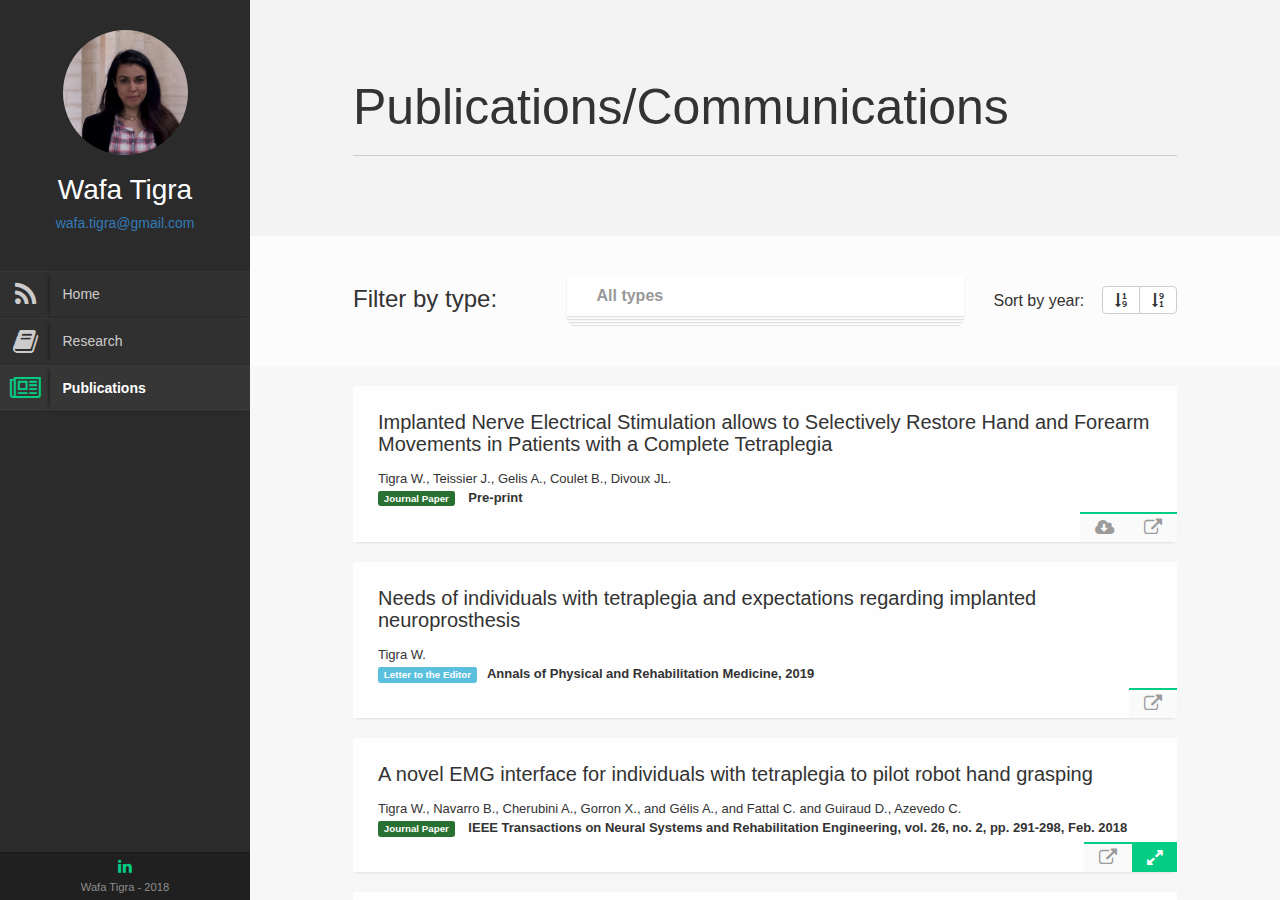
==== commit 016d08ea: "Update publication.html" ====
--- a/publication.html
+++ b/publication.html
@@ -156,7 +156,7 @@
                                                     </div>
 
                                                     <h4 class="pubtitle"> Implanted Nerve Electrical Stimulation allows to Selectively Restore Hand and Forearm Movements in Patients with a Complete Tetraplegia</h4>
-                                                    <div class="pubauthor">Tigra W., Azevedo C., Teissier J., Gelis A., Coulet B., Divoux JL., Guiraud D.</div>
+                                                    <div class="pubauthor">Tigra W., Teissier J., Gelis A., Coulet B., Divoux JL.</div>
                                                     <div class="pubcite"><span class="label label-successprogress">Journal Paper</span> <b>Pre-print</b></div>
 
                                                   <div class="pubdetails">
@@ -301,7 +301,7 @@
                                                       </a>
                                                     </div>
 
-                                                    <h4 class="pubtitle">Projet Agilis : Restaurer des mouvements de préhension chez le sujet tetraplégique par+                                                    <h4 class="pubtitle">Projet Agilis : Restaurer des mouvements de préhension chez le sujet tetraplégique par
 stimulation électrique implantée</h4>
                                                     <div class="pubauthor">Tigra W.</div>
                                                     <div class="pubcite"><span class="label label-danger">National symposium</span> <b>Institut du Mouvement Humain et Cybernétique, Novembre 2016, Montpellier, France</b></div>
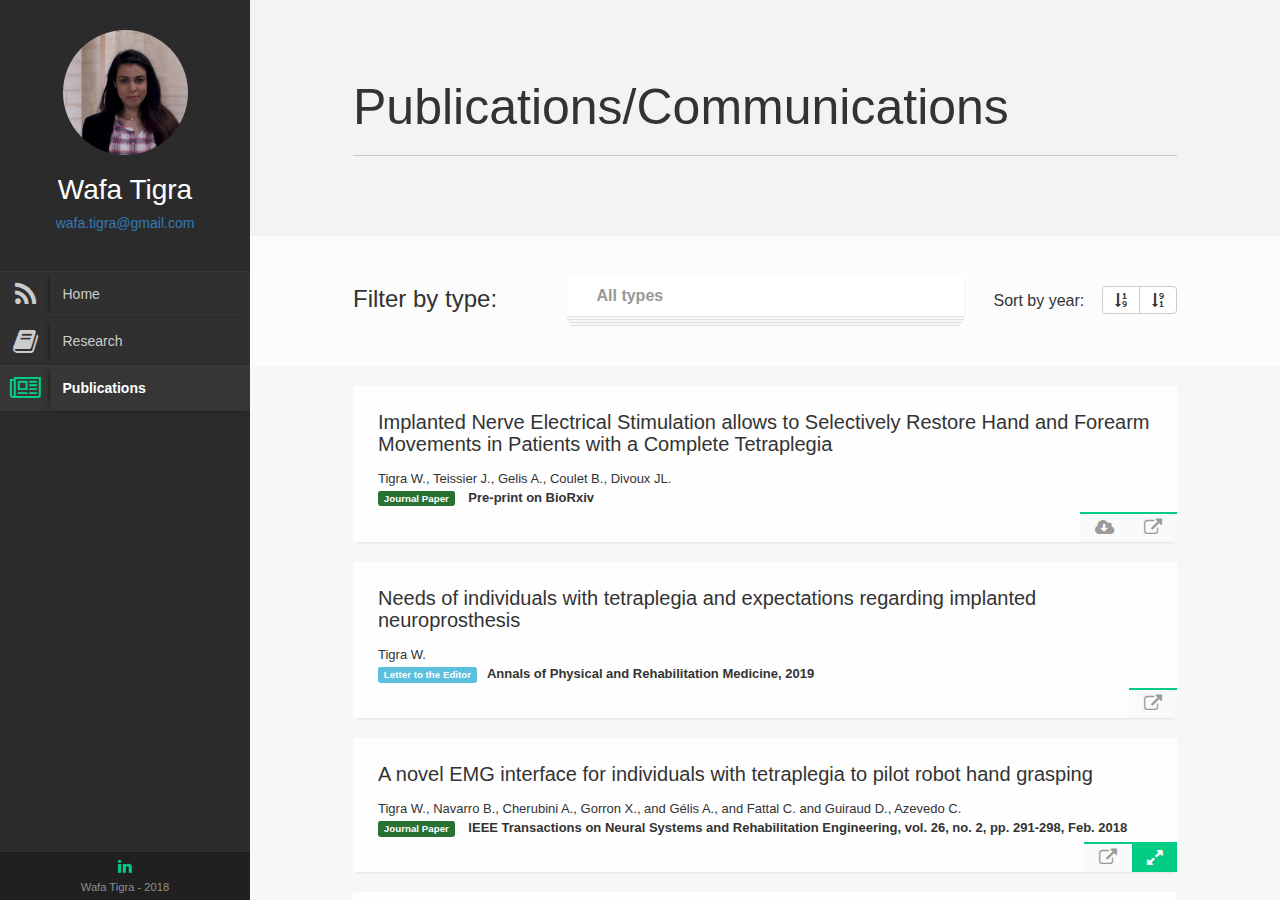
==== commit 81f28b10: "Update publication.html" ====
--- a/publication.html
+++ b/publication.html
@@ -157,7 +157,7 @@
 
                                                     <h4 class="pubtitle"> Implanted Nerve Electrical Stimulation allows to Selectively Restore Hand and Forearm Movements in Patients with a Complete Tetraplegia</h4>
                                                     <div class="pubauthor">Tigra W., Teissier J., Gelis A., Coulet B., Divoux JL.</div>
-                                                    <div class="pubcite"><span class="label label-successprogress">Journal Paper</span> <b>Pre-print</b></div>
+                                                    <div class="pubcite"><span class="label label-successprogress">Journal Paper</span> <b>Pre-print on BioRxiv</b></div>
 
                                                   <div class="pubdetails">
                                                     <h4>Abstract</h4>
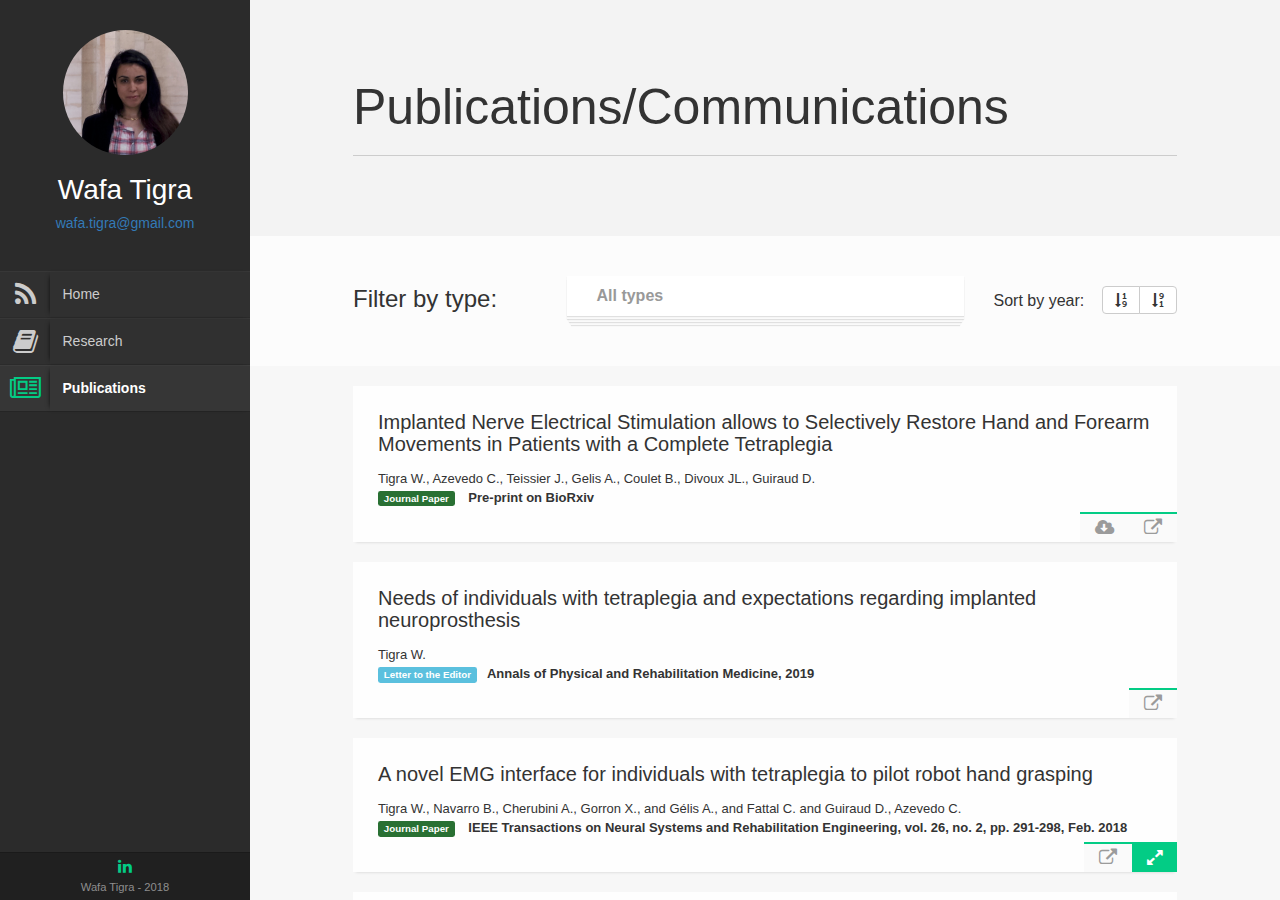
==== commit aa7ebeb3: "Update publication.html" ====
--- a/publication.html
+++ b/publication.html
@@ -156,7 +156,7 @@
                                                     </div>
 
                                                     <h4 class="pubtitle"> Implanted Nerve Electrical Stimulation allows to Selectively Restore Hand and Forearm Movements in Patients with a Complete Tetraplegia</h4>
-                                                    <div class="pubauthor">Tigra W., Teissier J., Gelis A., Coulet B., Divoux JL.</div>
+                                                    <div class="pubauthor">Tigra W., Azevedo C., Teissier J., Gelis A., Coulet B., Divoux JL., Guiraud D.</div>
                                                     <div class="pubcite"><span class="label label-successprogress">Journal Paper</span> <b>Pre-print on BioRxiv</b></div>
 
                                                   <div class="pubdetails">
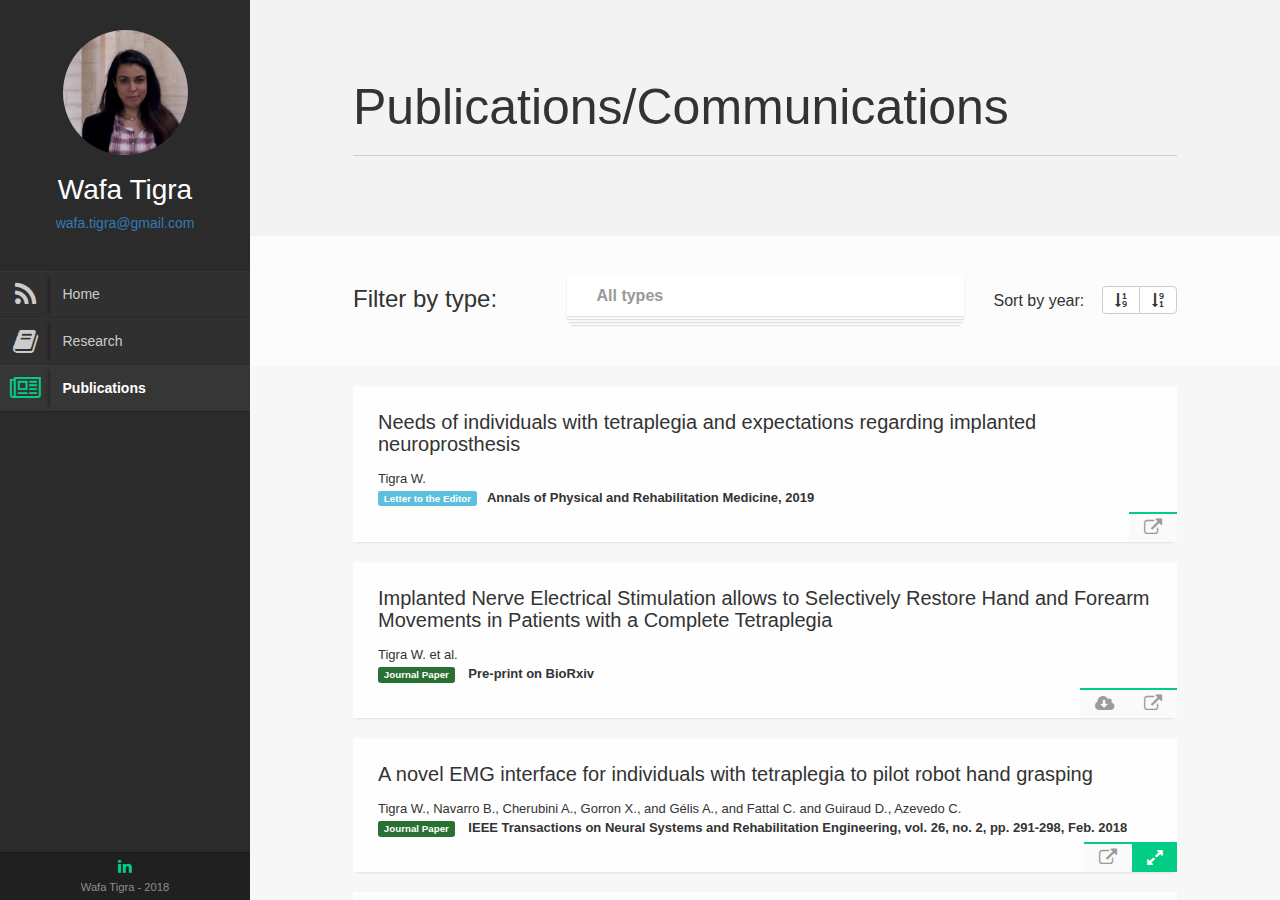
==== commit eb21699e: "Update publication.html" ====
--- a/publication.html
+++ b/publication.html
@@ -142,31 +142,7 @@
                                             <div class="pitems">
                                                 
                                                 
-                                               
-                                                
-                                                <div class="item mix jpaper" data-year="2019">
-                                                  <div class="pubmain">
-                                                    <div class="pubassets">
-                                                     <a href="http://biorxiv.org/cgi/content/short/534362v1" class="tooltips" title="URL" target="_blank">
-                                                        <i class="fa fa-external-link"></i>
-                                                      </a>
-                                                      <a href="./data/publications/main.pdf" class="tooltips" title="Implanted Nerve Electrical Stimulation allows to Selectively Restore Hand and Forearm Movements in Patients with a Complete Tetraplegia" target="_blank">
-                                                          <i class="fa fa-cloud-download"></i>
-                                                      </a>
-                                                    </div>
-
-                                                    <h4 class="pubtitle"> Implanted Nerve Electrical Stimulation allows to Selectively Restore Hand and Forearm Movements in Patients with a Complete Tetraplegia</h4>
-                                                    <div class="pubauthor">Tigra W., Azevedo C., Teissier J., Gelis A., Coulet B., Divoux JL., Guiraud D.</div>
-                                                    <div class="pubcite"><span class="label label-successprogress">Journal Paper</span> <b>Pre-print on BioRxiv</b></div>
-
-                                                  <div class="pubdetails">
-                                                    <h4>Abstract</h4>
-                                                    <p><b>Background</b>: Functional Electrical Stimulation (FES) is used for decades in rehabilitation centers. For patients with a spinal cord injury (SCI), FES can prevent muscular atrophy, reduce spasticity and/or restore limb movements. To this last aim, FES external devices can be used, but elicit imprecise movements. FES implanted devices used neuromuscular stimulation and required implantation of one electrode for each site (muscle) to stimulate, an heavy surgical procedure and 10 times more electrical charges than nerve stimulation. Moreover, complications related to the numerous implanted components could appear over time. The purpose of this work is to evaluate whether a multicontact nerve cuff electrode can selectively activate forearm and hand muscles and restore functional movements in patient with a complete tetraplegia.</br> <b>Methods</b>: A 12-contacts cuff electrode was designed to selectively activate, without damage it, multi fascicular peripheral nerve (1). Six subjects with at least one extensor or one flexor muscle stimulable by surface electrical stimulation, have been enrolled into the study. During the surgical procedure, radial or median nerve was stimulated through up to 35 different configurations of stimulation at an intensity up to 2.1 mA (25 Hz, pulse width 250 µs, interpulse 100 µs). Surface electrodes were positioned upon the forearm to record compound muscle action potentials elicited by nerve electrical stimulation. Recruitments curves and videos were recorded. </br> <b>Results</b>: The multicontact cuff electrode was able to selectively activate groups of muscles to produce multiple, independent and functional hand and forearm movements in persons with tetraplegia. A surface electrical stimulation did not allow all those movements.</p>
-                                                  </div>
-                                                </div>
-                                             </div>
-                                                
-                                                 <div class="item mix poster" data-year="2019">
+                                               <div class="item mix poster" data-year="2019">
                                                   <div class="pubmain">
                                                     <div class="pubassets">
                                                       <a href="https://doi.org/10.1016/j.rehab.2019.01.004" class="tooltips" title="URL" target="_blank">
@@ -183,7 +159,29 @@
                                                   </div>
                                                 </div>
                                               </div>
-                            
+                                                
+                                                <div class="item mix jpaper" data-year="2019">
+                                                  <div class="pubmain">
+                                                    <div class="pubassets">
+                                                     <a href="http://biorxiv.org/cgi/content/short/534362v1" class="tooltips" title="URL" target="_blank">
+                                                        <i class="fa fa-external-link"></i>
+                                                      </a>
+                                                      <a href="./data/publications/main.pdf" class="tooltips" title="Implanted Nerve Electrical Stimulation allows to Selectively Restore Hand and Forearm Movements in Patients with a Complete Tetraplegia" target="_blank">
+                                                          <i class="fa fa-cloud-download"></i>
+                                                      </a>
+                                                    </div>
+
+                                                    <h4 class="pubtitle"> Implanted Nerve Electrical Stimulation allows to Selectively Restore Hand and Forearm Movements in Patients with a Complete Tetraplegia</h4>
+                                                    <div class="pubauthor">Tigra W. et al.</div>
+                                                    <div class="pubcite"><span class="label label-successprogress">Journal Paper</span> <b>Pre-print on BioRxiv</b></div>
+
+                                                  <div class="pubdetails">
+                                                    <h4>Abstract</h4>
+                                                    <p><b>Background</b>: Functional Electrical Stimulation (FES) is used for decades in rehabilitation centers. For patients with a spinal cord injury (SCI), FES can prevent muscular atrophy, reduce spasticity and/or restore limb movements. To this last aim, FES external devices can be used, but elicit imprecise movements. FES implanted devices used neuromuscular stimulation and required implantation of one electrode for each site (muscle) to stimulate, an heavy surgical procedure and 10 times more electrical charges than nerve stimulation. Moreover, complications related to the numerous implanted components could appear over time. The purpose of this work is to evaluate whether a multicontact nerve cuff electrode can selectively activate forearm and hand muscles and restore functional movements in patient with a complete tetraplegia.</br> <b>Methods</b>: A 12-contacts cuff electrode was designed to selectively activate, without damage it, multi fascicular peripheral nerve (1). Six subjects with at least one extensor or one flexor muscle stimulable by surface electrical stimulation, have been enrolled into the study. During the surgical procedure, radial or median nerve was stimulated through up to 35 different configurations of stimulation at an intensity up to 2.1 mA (25 Hz, pulse width 250 µs, interpulse 100 µs). Surface electrodes were positioned upon the forearm to record compound muscle action potentials elicited by nerve electrical stimulation. Recruitments curves and videos were recorded. </br> <b>Results</b>: The multicontact cuff electrode was able to selectively activate groups of muscles to produce multiple, independent and functional hand and forearm movements in persons with tetraplegia. A surface electrical stimulation did not allow all those movements.</p>
+                                                  </div>
+                                                </div>
+                                             </div>
+                                               
                             
                              <div class="item mix jpaper" data-year="2018">
                                                     <div class="pubmain">
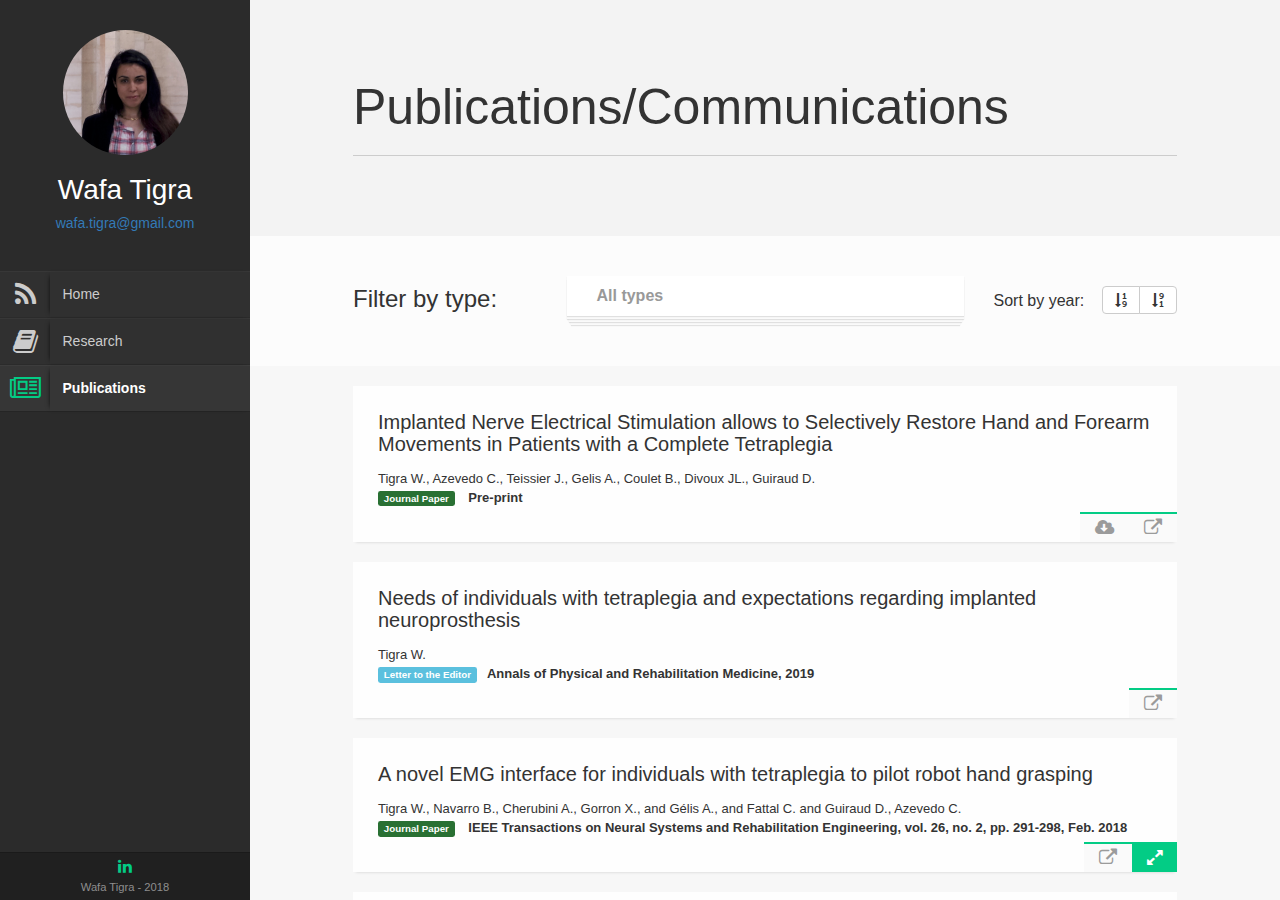
==== commit d3ddcf0f: "Add files via upload" ====
--- a/publication.html
+++ b/publication.html
@@ -142,7 +142,31 @@
                                             <div class="pitems">
                                                 
                                                 
-                                               <div class="item mix poster" data-year="2019">
+                                               
+                                                
+                                                <div class="item mix jpaper" data-year="2019">
+                                                  <div class="pubmain">
+                                                    <div class="pubassets">
+                                                     <a href="http://biorxiv.org/cgi/content/short/534362v1" class="tooltips" title="URL" target="_blank">
+                                                        <i class="fa fa-external-link"></i>
+                                                      </a>
+                                                      <a href="./data/publications/main.pdf" class="tooltips" title="Implanted Nerve Electrical Stimulation allows to Selectively Restore Hand and Forearm Movements in Patients with a Complete Tetraplegia" target="_blank">
+                                                          <i class="fa fa-cloud-download"></i>
+                                                      </a>
+                                                    </div>
+
+                                                    <h4 class="pubtitle"> Implanted Nerve Electrical Stimulation allows to Selectively Restore Hand and Forearm Movements in Patients with a Complete Tetraplegia</h4>
+                                                    <div class="pubauthor">Tigra W., Azevedo C., Teissier J., Gelis A., Coulet B., Divoux JL., Guiraud D.</div>
+                                                    <div class="pubcite"><span class="label label-successprogress">Journal Paper</span> <b>Pre-print</b></div>
+
+                                                  <div class="pubdetails">
+                                                    <h4>Abstract</h4>
+                                                    <p><b>Background</b>: Functional Electrical Stimulation (FES) is used for decades in rehabilitation centers. For patients with a spinal cord injury (SCI), FES can prevent muscular atrophy, reduce spasticity and/or restore limb movements. To this last aim, FES external devices can be used, but elicit imprecise movements. FES implanted devices used neuromuscular stimulation and required implantation of one electrode for each site (muscle) to stimulate, an heavy surgical procedure and 10 times more electrical charges than nerve stimulation. Moreover, complications related to the numerous implanted components could appear over time. The purpose of this work is to evaluate whether a multicontact nerve cuff electrode can selectively activate forearm and hand muscles and restore functional movements in patient with a complete tetraplegia.</br><b>Methods</b>: A 12-contacts cuff electrode was designed to selectively activate, without damage it, multi fascicular peripheral nerve (1). Six subjects with at least one extensor or one flexor muscle stimulable by surface electrical stimulation, have been enrolled into the study. During the surgical procedure, radial or median nerve was stimulated through up to 35 different configurations of stimulation at an intensity up to 2.1 mA (25 Hz, pulse width 250 µs, interpulse 100 µs). Surface electrodes were positioned upon the forearm to record compound muscle action potentials elicited by nerve electrical stimulation. Recruitments curves and videos were recorded. </br> <b>Results</b>: The multicontact cuff electrode was able to selectively activate groups of muscles to produce multiple, independent and functional hand and forearm movements in persons with tetraplegia. A surface electrical stimulation did not allow all those movements.</p>
+                                                  </div>
+                                                </div>
+                                             </div>
+                                                
+                                                 <div class="item mix poster" data-year="2019">
                                                   <div class="pubmain">
                                                     <div class="pubassets">
                                                       <a href="https://doi.org/10.1016/j.rehab.2019.01.004" class="tooltips" title="URL" target="_blank">
@@ -159,29 +183,7 @@
                                                   </div>
                                                 </div>
                                               </div>
-                                                
-                                                <div class="item mix jpaper" data-year="2019">
-                                                  <div class="pubmain">
-                                                    <div class="pubassets">
-                                                     <a href="http://biorxiv.org/cgi/content/short/534362v1" class="tooltips" title="URL" target="_blank">
-                                                        <i class="fa fa-external-link"></i>
-                                                      </a>
-                                                      <a href="./data/publications/main.pdf" class="tooltips" title="Implanted Nerve Electrical Stimulation allows to Selectively Restore Hand and Forearm Movements in Patients with a Complete Tetraplegia" target="_blank">
-                                                          <i class="fa fa-cloud-download"></i>
-                                                      </a>
-                                                    </div>
-
-                                                    <h4 class="pubtitle"> Implanted Nerve Electrical Stimulation allows to Selectively Restore Hand and Forearm Movements in Patients with a Complete Tetraplegia</h4>
-                                                    <div class="pubauthor">Tigra W. et al.</div>
-                                                    <div class="pubcite"><span class="label label-successprogress">Journal Paper</span> <b>Pre-print on BioRxiv</b></div>
-
-                                                  <div class="pubdetails">
-                                                    <h4>Abstract</h4>
-                                                    <p><b>Background</b>: Functional Electrical Stimulation (FES) is used for decades in rehabilitation centers. For patients with a spinal cord injury (SCI), FES can prevent muscular atrophy, reduce spasticity and/or restore limb movements. To this last aim, FES external devices can be used, but elicit imprecise movements. FES implanted devices used neuromuscular stimulation and required implantation of one electrode for each site (muscle) to stimulate, an heavy surgical procedure and 10 times more electrical charges than nerve stimulation. Moreover, complications related to the numerous implanted components could appear over time. The purpose of this work is to evaluate whether a multicontact nerve cuff electrode can selectively activate forearm and hand muscles and restore functional movements in patient with a complete tetraplegia.</br> <b>Methods</b>: A 12-contacts cuff electrode was designed to selectively activate, without damage it, multi fascicular peripheral nerve (1). Six subjects with at least one extensor or one flexor muscle stimulable by surface electrical stimulation, have been enrolled into the study. During the surgical procedure, radial or median nerve was stimulated through up to 35 different configurations of stimulation at an intensity up to 2.1 mA (25 Hz, pulse width 250 µs, interpulse 100 µs). Surface electrodes were positioned upon the forearm to record compound muscle action potentials elicited by nerve electrical stimulation. Recruitments curves and videos were recorded. </br> <b>Results</b>: The multicontact cuff electrode was able to selectively activate groups of muscles to produce multiple, independent and functional hand and forearm movements in persons with tetraplegia. A surface electrical stimulation did not allow all those movements.</p>
-                                                  </div>
-                                                </div>
-                                             </div>
-                                               
+                            
                             
                              <div class="item mix jpaper" data-year="2018">
                                                     <div class="pubmain">
@@ -276,21 +278,38 @@
                                                   </div>
                                                 </div>
                                                  </div>
+
 <div class="item mix natconference" data-year="2019">
                                                   <div class="pubmain">
-                                                  <div class="pubassets">
+                                                    <div class="pubassets">
                                                       <a href="http://ifrath.fr/blog/2018/09/27/2-laureats-pour-le-prix-de-these-ifrath-2017/" class="tooltips" title="URL" target="_blank">
 
                                                         <i class="fa fa-external-link"></i>
                                                       </a>
-                                                    </div>
-                                                   <h4 class="pubtitle">Agilis Project: Restoration of upper limb/hand functional movements by nerve electrical stimulation controlled by EMG signal</h4>
+                                                       <a href="./data/publications/ActeJCJC2019.pdf" class="tooltips" title="ActeJCJC2019" target="_blank">
+                                                          <i class="fa fa-cloud-download"></i>
+                                                      </a>
+                                                      <a href="./data/publications/OralpresentationJCJC2019.pdf" class="tooltips" title="Oral_presentation" target="_blank">
+                                                          <i class="fa fa-cloud-download"></i>
+                                                      </a>
+                                                    </div>
+
+                                                    <h4 class="pubtitle">Projet Agilis: Stimulation electrique nerveuse implantée et signaux sEMG+sus-lésionnels pour la restauration sélective et le contrôle de mouvements de main et d'avant-bras chez des patients présentant une tétraplégie complète</h4>
                                                     <div class="pubauthor">Tigra W.</div>
-                                                    <div class="pubcite"><span class="label label-danger">National symposium</span> <b>IFRATH, Journée des Jeunes Chercheurs, intervenante en tant que lauréate du prix de thèse Handicap IFRATH 2017 (premier prix), Juin 2019, Paris, France</b></div>
-
-                                                  </div>
-                                                </div>
-
+                                                    <div class="pubcite"><span class="label label-danger">Acte</span> <b>IFRATH, Journée des Jeunes Chercheurs, intervenante en tant que lauréate du prix de thèse Handicap IFRATH 2017 (premier prix), Juin 2019, Paris, France</b></div>
+
+                                                 
+                                                  <div class="pubdetails">
+                                                    <br/>
+                                                    <h4>Résumé</h4>
+                                                    <p>Contexte : La stimulation électrique fonctionnelle (SEF) est utilisée depuis des décennies dans les centres de réeducation. Chez les patients présentant une lésion de la moelle epiniere, la SEF peut prevenir les atrophies musculaires, reduire la spasticité et/ou restaurer des mouvements. Pour atteindre ce dernier objectif, les dispositifs de SEF externe peuvent être utilisés mais génèrent des mouvements imprécis. Les dispositifs de SEF implantée utilisent une stimulation neuromusculaire et necessitaient l'implantation d'une électrode pour chaque site (muscle) à stimuler, une intervention chirurgicale lourde et 10 fois plus d'énergie, pour un même effet, qu'une stimulation nerveuse. De plus, des complications liées aux nombreux composants implantés peuvent apparaître avec le temps. Au cours du symposium, une approche basée sur l'utilisation d'une électrode cuff pour l'activation sélective de muscles de l'avant-bras/de la main sera presentée. Les possibilités de contrôle de cette stimulation par les patients tétraplegiques seront également decrites. </p>
+                                                    <p>Methode : Six sujets, dont au minimum un muscle extenseur ou un muscle fléchisseur est stimulable par stimulation électrique de surface, ont ete inclus dans l'etude. Au cours d'une intervention chirurgicale, une electrode gouttière 12-contacts conçue pour activer sélectivement, sans les endommager, des nerfs péripheriques multi-fasciculaires du membre superieur [1] est utilisée. Pour chaque patient, le nerf radial ou median a été stimulé à travers 35 configurations de stimulation différentes, à une intensite maximale de 2,1 mA (fréquence de stimulation 25 Hz, largeur d'impulsion 250 µs, duree inter-phase 100 µs). </p>
+                                                  <p>  Resultats : L'électrode cuff multi-contacts a permis l'activation sélective de groupes musculaires produisant des mouvements de préhension multiples, independants et fonctionnels. Une stimulation électrique de surface ne permettait pas d'obtenir tous ces mouvements</p>
+                                              </p>    </div>
+                                                </div>
+                                               </div>
+                                             
 <div class="item mix natconference" data-year="2016">
                                                   <div class="pubmain">
                                                     <div class="pubassets">
@@ -299,7 +318,7 @@
                                                       </a>
                                                     </div>
 
-                                                    <h4 class="pubtitle">Projet Agilis : Restaurer des mouvements de préhension chez le sujet tetraplégique par
+                                                    <h4 class="pubtitle">Projet Agilis : Restaurer des mouvements de préhension chez le sujet tetraplégique par stimulation électrique implantée</h4>
                                                     <div class="pubauthor">Tigra W.</div>
                                                     <div class="pubcite"><span class="label label-danger">National symposium</span> <b>Institut du Mouvement Humain et Cybernétique, Novembre 2016, Montpellier, France</b></div>
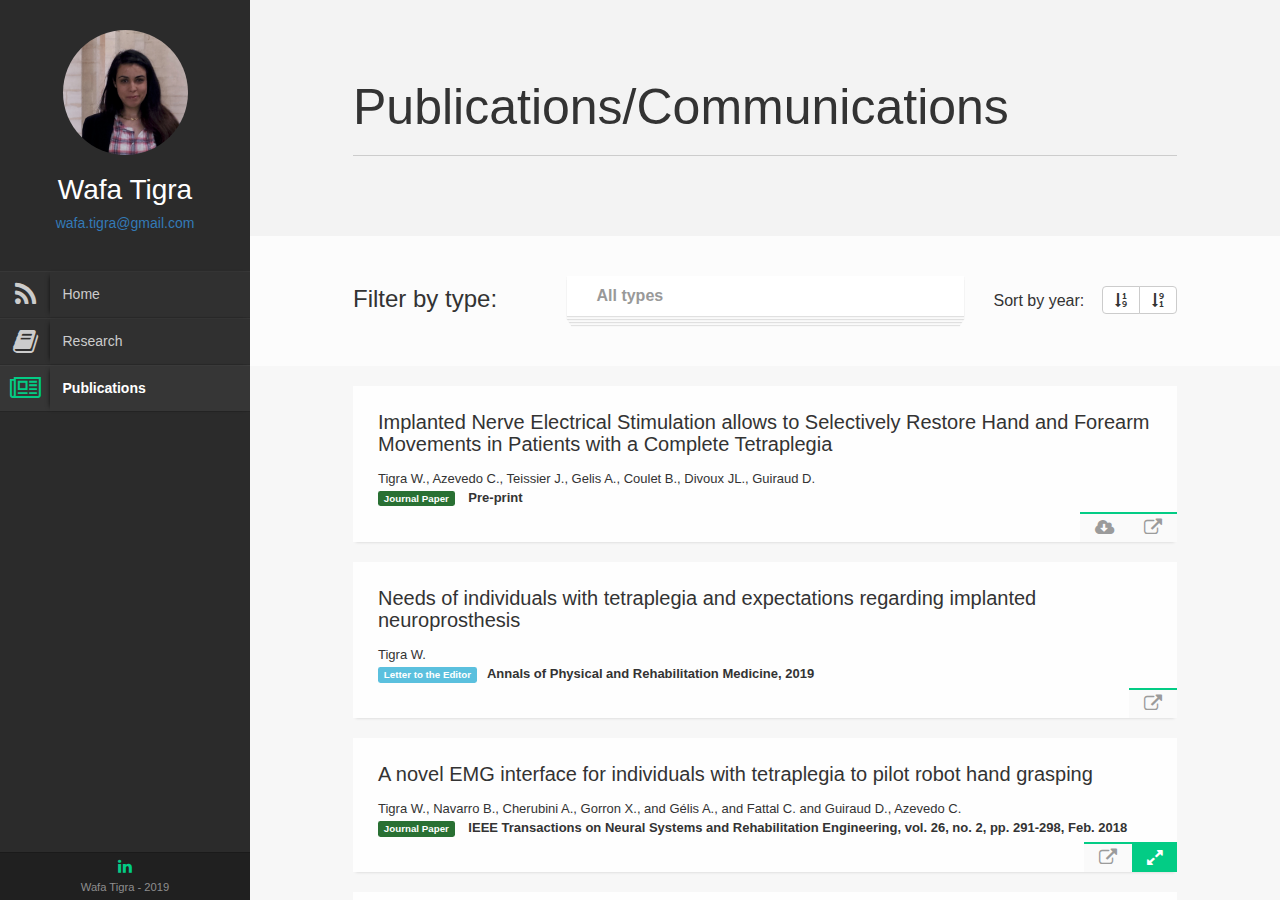
==== commit 4f6f5320: "Update publication.html" ====
--- a/publication.html
+++ b/publication.html
@@ -72,7 +72,7 @@
                           
                                                     
 
-                            <div id="copyright">Wafa Tigra - 2018</div>
+                            <div id="copyright">Wafa Tigra - 2019</div>
 
                         </div>
                         <!-- /Sidebar footer -->
@@ -294,7 +294,7 @@
                                                       </a>
                                                     </div>
 
-                                                    <h4 class="pubtitle">Projet Agilis: Stimulation electrique nerveuse implantée et signaux sEMG+                                                    <h4 class="pubtitle">Projet Agilis: Stimulation electrique nerveuse implantée et signaux sEMG
 sus-lésionnels pour la restauration sélective et le contrôle de mouvements de main et d'avant-bras chez des patients présentant une tétraplégie complète</h4>
                                                     <div class="pubauthor">Tigra W.</div>
                                                     <div class="pubcite"><span class="label label-danger">Acte</span> <b>IFRATH, Journée des Jeunes Chercheurs, intervenante en tant que lauréate du prix de thèse Handicap IFRATH 2017 (premier prix), Juin 2019, Paris, France</b></div>
@@ -318,7 +318,7 @@
                                                       </a>
                                                     </div>
 
-                                                    <h4 class="pubtitle">Projet Agilis : Restaurer des mouvements de préhension chez le sujet tetraplégique par+                                                    <h4 class="pubtitle">Projet Agilis : Restaurer des mouvements de préhension chez le sujet tetraplégique par
 stimulation électrique implantée</h4>
                                                     <div class="pubauthor">Tigra W.</div>
                                                     <div class="pubcite"><span class="label label-danger">National symposium</span> <b>Institut du Mouvement Humain et Cybernétique, Novembre 2016, Montpellier, France</b></div>
